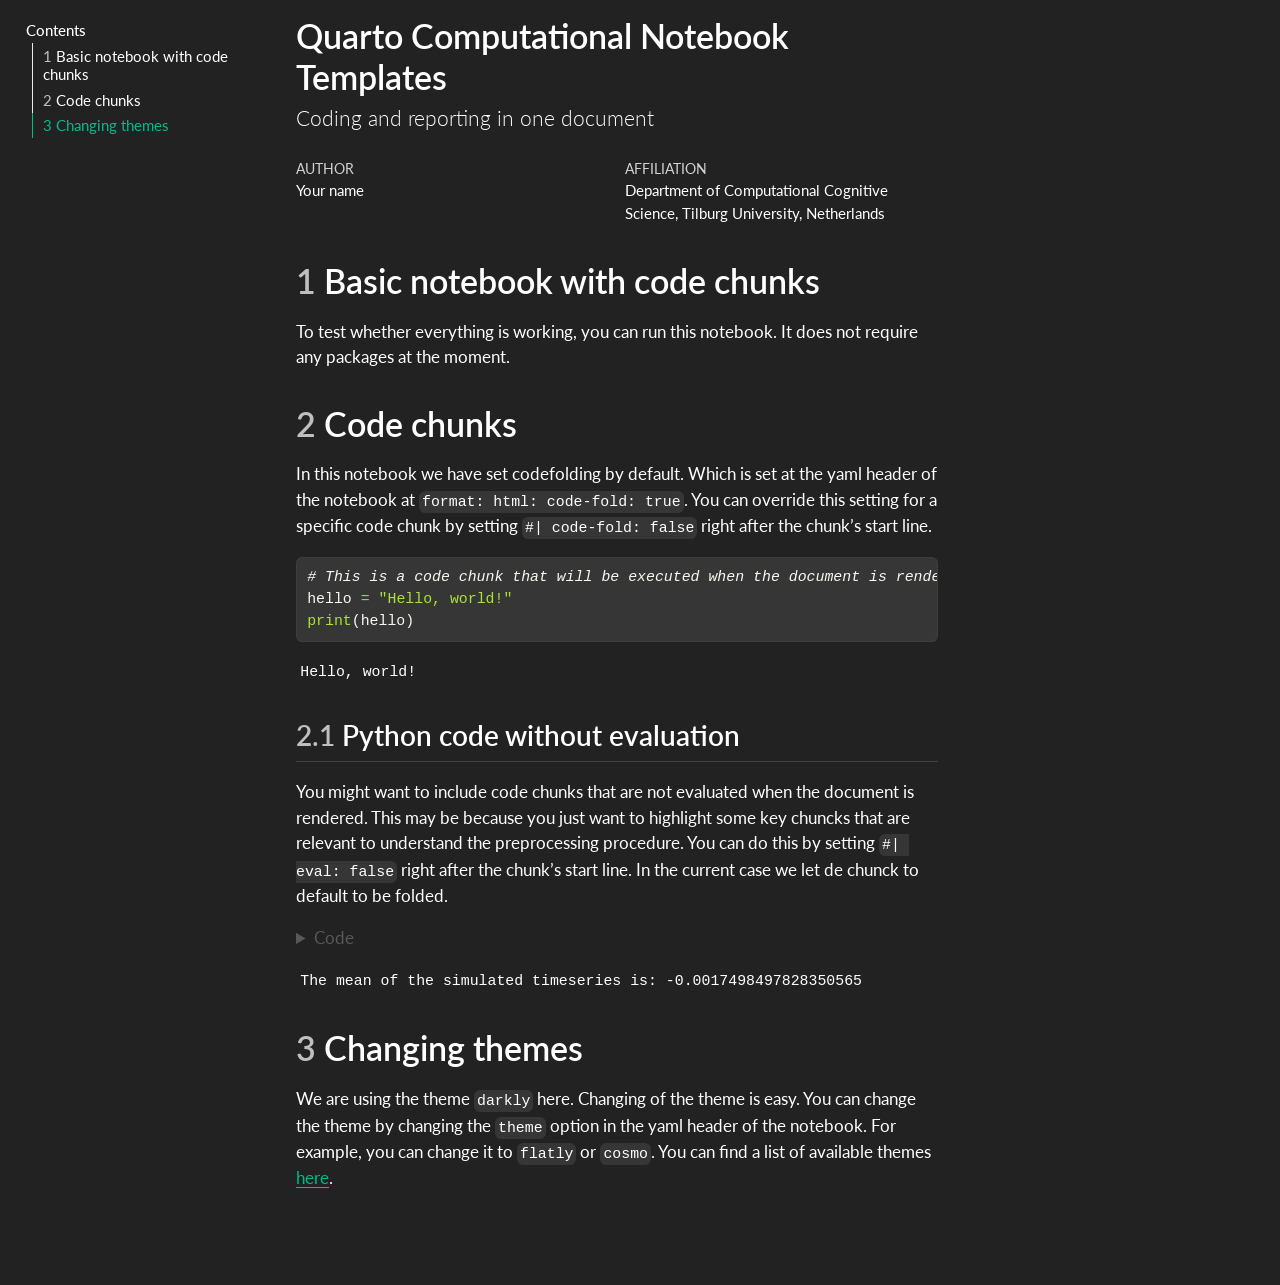
==== index.html @ 2e95eb20 "Original test for AI4NE" ====
<!DOCTYPE html>
<html xmlns="http://www.w3.org/1999/xhtml" lang="en" xml:lang="en"><head>

<meta charset="utf-8">
<meta name="generator" content="quarto-1.10.18">

<meta name="viewport" content="width=device-width, initial-scale=1.0, user-scalable=yes">

<meta name="author" content="Your name">

<title>Quarto Computational Notebook Templates</title>
<style>
/* Default styles provided by pandoc.
** See https://pandoc.org/MANUAL.html#variables-for-html for config info.
*/
span.smallcaps{font-variant: small-caps;}
div.columns{display: flex; gap: 1.5em;}
div.column{flex: auto;}
@media screen {
div.columns{gap: min(4vw, 1.5em);}
div.column{overflow-x: auto;}
}
div.hanging-indent{margin-left: 1.5em; text-indent: -1.5em;}
ul.task-list{list-style: none;}
ul.task-list li input[type="checkbox"] {
  width: 0.8em;
  margin: 0 0.8em 0.2em -1em; /* quarto-specific, see https://github.com/quarto-dev/quarto-cli/issues/4556 */ 
  vertical-align: middle;
}
/* CSS for syntax highlighting */
html { -webkit-text-size-adjust: 100%; }
pre > code.sourceCode { white-space: pre; position: relative; }
pre > code.sourceCode > span { display: inline-block; line-height: 1.25; }
pre > code.sourceCode > span:empty { height: 1.2em; }
.sourceCode { overflow: visible; }
code.sourceCode > span { color: inherit; text-decoration: inherit; }
div.sourceCode { margin: 1em 0; }
pre.sourceCode { margin: 0; }
@media screen {
div.sourceCode { overflow: auto; }
}
@media print {
pre > code.sourceCode { white-space: pre-wrap; }
pre > code.sourceCode > span { text-indent: -5em; padding-left: 5em; }
}
pre.numberSource code
  { counter-reset: source-line 0; }
pre.numberSource code > span
  { position: relative; left: -4em; counter-increment: source-line; }
pre.numberSource code > span > a:first-child::before
  { content: counter(source-line);
    position: relative; left: -1em; text-align: right; vertical-align: baseline;
    border: none; display: inline-block;
    -webkit-touch-callout: none; -webkit-user-select: none;
    -khtml-user-select: none; -moz-user-select: none;
    -ms-user-select: none; user-select: none;
    padding: 0 4px; width: 4em;
  }
pre.numberSource { margin-left: 3em;  padding-left: 4px; }
div.sourceCode
  {   }
@media screen {
pre > code.sourceCode > span > a:first-child::before { text-decoration: underline; }
}
</style>


<script src="index_files/libs/clipboard/clipboard.min.js"></script>
<script src="index_files/libs/quarto-html/quarto.js" type="module"></script>
<script src="index_files/libs/quarto-html/tabsets/tabsets.js" type="module"></script>
<script src="index_files/libs/quarto-html/popper.min.js"></script>
<script src="index_files/libs/quarto-html/tippy.umd.min.js"></script>
<script src="index_files/libs/quarto-html/anchor.min.js"></script>
<link href="index_files/libs/quarto-html/tippy.css" rel="stylesheet">
<link href="index_files/libs/quarto-html/quarto-syntax-highlighting-dark-b85bc7c33db8c58e0ec93c3465666fed.css" rel="stylesheet" id="quarto-text-highlighting-styles">
<script src="index_files/libs/bootstrap/bootstrap.min.js"></script>
<link href="index_files/libs/bootstrap/bootstrap-icons.css" rel="stylesheet">
<link href="index_files/libs/bootstrap/bootstrap-56559562cbd6c10f040a0217f2f687d0.min.css" rel="stylesheet" append-hash="true" id="quarto-bootstrap" data-mode="dark">


</head>

<body class="quarto-light">

<div id="quarto-content" class="page-columns page-rows-contents page-layout-article toc-left">
<div id="quarto-sidebar-toc-left" class="sidebar toc-left">
  <nav id="TOC" role="doc-toc" class="toc-active">
    <h2 id="toc-title">Contents</h2>
   
  <ul>
  <li><a href="#basic-notebook-with-code-chunks" id="toc-basic-notebook-with-code-chunks" class="nav-link active" data-scroll-target="#basic-notebook-with-code-chunks"><span class="header-section-number">1</span> Basic notebook with code chunks</a></li>
  <li><a href="#code-chunks" id="toc-code-chunks" class="nav-link" data-scroll-target="#code-chunks"><span class="header-section-number">2</span> Code chunks</a>
  <ul class="collapse">
  <li><a href="#python-code-without-evaluation" id="toc-python-code-without-evaluation" class="nav-link" data-scroll-target="#python-code-without-evaluation"><span class="header-section-number">2.1</span> Python code without evaluation</a></li>
  </ul></li>
  <li><a href="#changing-themes" id="toc-changing-themes" class="nav-link" data-scroll-target="#changing-themes"><span class="header-section-number">3</span> Changing themes</a></li>
  </ul>
</nav>
</div>
<div id="quarto-margin-sidebar" class="sidebar margin-sidebar zindex-bottom">
</div>
<main class="content" id="quarto-document-content">

<header id="title-block-header" class="quarto-title-block default">
<div class="quarto-title">
<h1 class="title">Quarto Computational Notebook Templates</h1>
<p class="subtitle lead">Coding and reporting in one document</p>
</div>


<div class="quarto-title-meta-author">
  <div class="quarto-title-meta-heading">Author</div>
  <div class="quarto-title-meta-heading">Affiliation</div>
  
    <div class="quarto-title-meta-contents">
    <p class="author">Your name </p>
  </div>
  <div class="quarto-title-meta-contents">
        <p class="affiliation">
            Department of Computational Cognitive Science, Tilburg University, Netherlands
          </p>
      </div>
  </div>

<div class="quarto-title-meta">

      
  
    
  </div>
  


</header>


<section id="basic-notebook-with-code-chunks" class="level1" data-number="1">
<h1 data-number="1"><span class="header-section-number">1</span> Basic notebook with code chunks</h1>
<p>To test whether everything is working, you can run this notebook. It does not require any packages at the moment.</p>
</section>
<section id="code-chunks" class="level1" data-number="2">
<h1 data-number="2"><span class="header-section-number">2</span> Code chunks</h1>
<p>In this notebook we have set codefolding by default. Which is set at the yaml header of the notebook at <code>format: html: code-fold: true</code>. You can override this setting for a specific code chunk by setting <code>#| code-fold: false</code> right after the chunk’s start line.</p>
<div id="588fc554" class="cell" data-execution_count="1">
<div class="code-copy-outer-scaffold"><div class="sourceCode cell-code" id="cb1"><pre class="sourceCode python code-with-copy"><code class="sourceCode python"><span id="cb1-1"><a href="#cb1-1" aria-hidden="true" tabindex="-1"></a><span class="co"># This is a code chunk that will be executed when the document is rendered.</span></span>
<span id="cb1-2"><a href="#cb1-2" aria-hidden="true" tabindex="-1"></a>hello <span class="op">=</span> <span class="st">"Hello, world!"</span></span>
<span id="cb1-3"><a href="#cb1-3" aria-hidden="true" tabindex="-1"></a><span class="bu">print</span>(hello)</span></code></pre></div><button title="Copy to Clipboard" class="code-copy-button"><i class="bi"></i></button></div>
<div class="cell-output cell-output-stdout">
<pre><code>Hello, world!</code></pre>
</div>
</div>
<section id="python-code-without-evaluation" class="level2" data-number="2.1">
<h2 data-number="2.1" class="anchored" data-anchor-id="python-code-without-evaluation"><span class="header-section-number">2.1</span> Python code without evaluation</h2>
<p>You might want to include code chunks that are not evaluated when the document is rendered. This may be because you just want to highlight some key chuncks that are relevant to understand the preprocessing procedure. You can do this by setting <code>#| eval: false</code> right after the chunk’s start line. In the current case we let de chunck to default to be folded.</p>
<div id="947ef1b5" class="cell" data-execution_count="2">
<details class="code-fold">
<summary>Code</summary>
<div class="code-copy-outer-scaffold"><div class="sourceCode cell-code" id="cb3"><pre class="sourceCode python code-with-copy"><code class="sourceCode python"><span id="cb3-1"><a href="#cb3-1" aria-hidden="true" tabindex="-1"></a><span class="im">import</span> scipy.stats <span class="im">as</span> stats</span>
<span id="cb3-2"><a href="#cb3-2" aria-hidden="true" tabindex="-1"></a></span>
<span id="cb3-3"><a href="#cb3-3" aria-hidden="true" tabindex="-1"></a><span class="co"># simulate a timeseries of 1000 data points</span></span>
<span id="cb3-4"><a href="#cb3-4" aria-hidden="true" tabindex="-1"></a>ts <span class="op">=</span> stats.norm.rvs(size<span class="op">=</span><span class="dv">1000</span>)</span>
<span id="cb3-5"><a href="#cb3-5" aria-hidden="true" tabindex="-1"></a></span>
<span id="cb3-6"><a href="#cb3-6" aria-hidden="true" tabindex="-1"></a><span class="co"># take the mean</span></span>
<span id="cb3-7"><a href="#cb3-7" aria-hidden="true" tabindex="-1"></a>mean_ts <span class="op">=</span> stats.tmean(ts)</span>
<span id="cb3-8"><a href="#cb3-8" aria-hidden="true" tabindex="-1"></a><span class="bu">print</span>(<span class="ss">f"The mean of the simulated timeseries is: </span><span class="sc">{</span>mean_ts<span class="sc">}</span><span class="ss">"</span>)</span></code></pre></div><button title="Copy to Clipboard" class="code-copy-button"><i class="bi"></i></button></div>
</details>
<div class="cell-output cell-output-stdout">
<pre><code>The mean of the simulated timeseries is: -0.0017498497828350565</code></pre>
</div>
</div>
</section>
</section>
<section id="changing-themes" class="level1" data-number="3">
<h1 data-number="3"><span class="header-section-number">3</span> Changing themes</h1>
<p>We are using the theme <code>darkly</code> here. Changing of the theme is easy. You can change the theme by changing the <code>theme</code> option in the yaml header of the notebook. For example, you can change it to <code>flatly</code> or <code>cosmo</code>. You can find a list of available themes <a href="https://quarto.org/docs/output-formats/html-themes.html">here</a>.</p>
</section>

</main>
<!-- /main column -->
<script id="quarto-html-after-body" type="application/javascript">
  window.document.addEventListener("DOMContentLoaded", function (event) {
    const icon = "";
    const anchorJS = new window.AnchorJS();
    anchorJS.options = {
      placement: 'right',
      icon: icon
    };
    anchorJS.add('.anchored');
    const isCodeAnnotation = (el) => {
      for (const clz of el.classList) {
        if (clz.startsWith('code-annotation-')) {                     
          return true;
        }
      }
      return false;
    }
    const onCopySuccess = function(e) {
      // button target
      const button = e.trigger;
      // don't keep focus
      button.blur();
      // flash "checked"
      button.classList.add('code-copy-button-checked');
      var currentTitle = button.getAttribute("title");
      button.setAttribute("title", "Copied!");
      let tooltip;
      if (window.bootstrap) {
        button.setAttribute("data-bs-toggle", "tooltip");
        button.setAttribute("data-bs-placement", "left");
        button.setAttribute("data-bs-title", "Copied!");
        tooltip = new bootstrap.Tooltip(button, 
          { trigger: "manual", 
            customClass: "code-copy-button-tooltip",
            offset: [0, -8]});
        tooltip.show();    
      }
      setTimeout(function() {
        if (tooltip) {
          tooltip.hide();
          button.removeAttribute("data-bs-title");
          button.removeAttribute("data-bs-toggle");
          button.removeAttribute("data-bs-placement");
        }
        button.setAttribute("title", currentTitle);
        button.classList.remove('code-copy-button-checked');
      }, 1000);
      // clear code selection
      e.clearSelection();
    }
    const getTextToCopy = function(trigger) {
      const outerScaffold = trigger.parentElement.cloneNode(true);
      const codeEl = outerScaffold.querySelector('code');
      for (const childEl of codeEl.children) {
        if (isCodeAnnotation(childEl)) {
          childEl.remove();
        }
      }
      return codeEl.innerText;
    }
    const clipboard = new window.ClipboardJS('.code-copy-button:not([data-in-quarto-modal])', {
      text: getTextToCopy
    });
    clipboard.on('success', onCopySuccess);
    if (window.document.getElementById('quarto-embedded-source-code-modal')) {
      const clipboardModal = new window.ClipboardJS('.code-copy-button[data-in-quarto-modal]', {
        text: getTextToCopy,
        container: window.document.getElementById('quarto-embedded-source-code-modal')
      });
      clipboardModal.on('success', onCopySuccess);
    }
      var localhostRegex = new RegExp(/^(?:http|https):\/\/localhost\:?[0-9]*\//);
      var mailtoRegex = new RegExp(/^mailto:/);
        var filterRegex = new RegExp('/' + window.location.host + '/');
      var isInternal = (href) => {
          return filterRegex.test(href) || localhostRegex.test(href) || mailtoRegex.test(href);
      }
      // Inspect non-navigation links and adorn them if external
     var links = window.document.querySelectorAll('a[href]:not(.nav-link):not(.navbar-brand):not(.toc-action):not(.sidebar-link):not(.sidebar-item-toggle):not(.pagination-link):not(.no-external):not([aria-hidden]):not(.dropdown-item):not(.quarto-navigation-tool):not(.about-link)');
      for (var i=0; i<links.length; i++) {
        const link = links[i];
        if (!isInternal(link.href)) {
          // undo the damage that might have been done by quarto-nav.js in the case of
          // links that we want to consider external
          if (link.dataset.originalHref !== undefined) {
            link.href = link.dataset.originalHref;
          }
        }
      }
    function tippyHover(el, contentFn, onTriggerFn, onUntriggerFn) {
      const config = {
        allowHTML: true,
        maxWidth: 500,
        delay: 100,
        arrow: false,
        appendTo: function(el) {
            return el.parentElement;
        },
        interactive: true,
        interactiveBorder: 10,
        theme: 'quarto',
        placement: 'bottom-start',
      };
      if (contentFn) {
        config.content = contentFn;
      }
      if (onTriggerFn) {
        config.onTrigger = onTriggerFn;
      }
      if (onUntriggerFn) {
        config.onUntrigger = onUntriggerFn;
      }
      window.tippy(el, config); 
    }
    const noterefs = window.document.querySelectorAll('a[role="doc-noteref"]');
    for (var i=0; i<noterefs.length; i++) {
      const ref = noterefs[i];
      tippyHover(ref, function() {
        // use id or data attribute instead here
        let href = ref.getAttribute('data-footnote-href') || ref.getAttribute('href');
        try { href = new URL(href).hash; } catch {}
        const id = href.replace(/^#\/?/, "");
        const note = window.document.getElementById(id);
        if (note) {
          return note.innerHTML;
        } else {
          return "";
        }
      });
    }
    const xrefs = window.document.querySelectorAll('a.quarto-xref');
    const processXRef = (id, note) => {
      // Strip column container classes
      const stripColumnClz = (el) => {
        el.classList.remove("page-full", "page-columns");
        if (el.children) {
          for (const child of el.children) {
            stripColumnClz(child);
          }
        }
      }
      stripColumnClz(note)
      if (id === null || id.startsWith('sec-')) {
        // Special case sections, only their first couple elements
        const container = document.createElement("div");
        if (note.children && note.children.length > 2) {
          container.appendChild(note.children[0].cloneNode(true));
          for (let i = 1; i < note.children.length; i++) {
            const child = note.children[i];
            if (child.tagName === "P" && child.innerText === "") {
              continue;
            } else {
              container.appendChild(child.cloneNode(true));
              break;
            }
          }
          if (window.Quarto?.typesetMath) {
            window.Quarto.typesetMath(container);
          }
          return container.innerHTML
        } else {
          if (window.Quarto?.typesetMath) {
            window.Quarto.typesetMath(note);
          }
          return note.innerHTML;
        }
      } else {
        // Remove any anchor links if they are present
        const anchorLink = note.querySelector('a.anchorjs-link');
        if (anchorLink) {
          anchorLink.remove();
        }
        if (window.Quarto?.typesetMath) {
          window.Quarto.typesetMath(note);
        }
        if (note.classList.contains("callout")) {
          return note.outerHTML;
        } else {
          return note.innerHTML;
        }
      }
    }
    for (var i=0; i<xrefs.length; i++) {
      const xref = xrefs[i];
      tippyHover(xref, undefined, function(instance) {
        instance.disable();
        let url = xref.getAttribute('href');
        let hash = undefined; 
        if (url.startsWith('#')) {
          hash = url;
        } else {
          try { hash = new URL(url).hash; } catch {}
        }
        if (hash) {
          const id = hash.replace(/^#\/?/, "");
          const note = window.document.getElementById(id);
          if (note !== null) {
            try {
              const html = processXRef(id, note.cloneNode(true));
              instance.setContent(html);
            } finally {
              instance.enable();
              instance.show();
            }
          } else {
            // See if we can fetch this
            fetch(url.split('#')[0])
            .then(res => res.text())
            .then(html => {
              const parser = new DOMParser();
              const htmlDoc = parser.parseFromString(html, "text/html");
              const note = htmlDoc.getElementById(id);
              if (note !== null) {
                const html = processXRef(id, note);
                instance.setContent(html);
              } 
            }).finally(() => {
              instance.enable();
              instance.show();
            });
          }
        } else {
          // See if we can fetch a full url (with no hash to target)
          // This is a special case and we should probably do some content thinning / targeting
          fetch(url)
          .then(res => res.text())
          .then(html => {
            const parser = new DOMParser();
            const htmlDoc = parser.parseFromString(html, "text/html");
            const note = htmlDoc.querySelector('main.content');
            if (note !== null) {
              // This should only happen for chapter cross references
              // (since there is no id in the URL)
              // remove the first header
              if (note.children.length > 0 && note.children[0].tagName === "HEADER") {
                note.children[0].remove();
              }
              const html = processXRef(null, note);
              instance.setContent(html);
            } 
          }).finally(() => {
            instance.enable();
            instance.show();
          });
        }
      }, function(instance) {
      });
    }
        let selectedAnnoteEl;
        const selectorForAnnotation = ( cell, annotation) => {
          let cellAttr = 'data-code-cell="' + cell + '"';
          let lineAttr = 'data-code-annotation="' +  annotation + '"';
          const selector = 'span[' + cellAttr + '][' + lineAttr + ']';
          return selector;
        }
        const selectCodeLines = (annoteEl) => {
          const doc = window.document;
          const targetCell = annoteEl.getAttribute("data-target-cell");
          const targetAnnotation = annoteEl.getAttribute("data-target-annotation");
          const annoteSpan = window.document.querySelector(selectorForAnnotation(targetCell, targetAnnotation));
          const lines = annoteSpan.getAttribute("data-code-lines").split(",");
          const lineIds = lines.map((line) => {
            return targetCell + "-" + line;
          })
          let top = null;
          let height = null;
          let parent = null;
          if (lineIds.length > 0) {
              //compute the position of the single el (top and bottom and make a div)
              const el = window.document.getElementById(lineIds[0]);
              top = el.offsetTop;
              height = el.offsetHeight;
              parent = el.parentElement.parentElement;
            if (lineIds.length > 1) {
              const lastEl = window.document.getElementById(lineIds[lineIds.length - 1]);
              const bottom = lastEl.offsetTop + lastEl.offsetHeight;
              height = bottom - top;
            }
            if (top !== null && height !== null && parent !== null) {
              // cook up a div (if necessary) and position it 
              let div = window.document.getElementById("code-annotation-line-highlight");
              if (div === null) {
                div = window.document.createElement("div");
                div.setAttribute("id", "code-annotation-line-highlight");
                div.style.position = 'absolute';
                parent.appendChild(div);
              }
              div.style.top = top - 2 + "px";
              div.style.height = height + 4 + "px";
              div.style.left = 0;
              let gutterDiv = window.document.getElementById("code-annotation-line-highlight-gutter");
              if (gutterDiv === null) {
                gutterDiv = window.document.createElement("div");
                gutterDiv.setAttribute("id", "code-annotation-line-highlight-gutter");
                gutterDiv.style.position = 'absolute';
                const codeCell = window.document.getElementById(targetCell);
                const gutter = codeCell.querySelector('.code-annotation-gutter');
                gutter.appendChild(gutterDiv);
              }
              gutterDiv.style.top = top - 2 + "px";
              gutterDiv.style.height = height + 4 + "px";
            }
            selectedAnnoteEl = annoteEl;
          }
        };
        const unselectCodeLines = () => {
          const elementsIds = ["code-annotation-line-highlight", "code-annotation-line-highlight-gutter"];
          elementsIds.forEach((elId) => {
            const div = window.document.getElementById(elId);
            if (div) {
              div.remove();
            }
          });
          selectedAnnoteEl = undefined;
        };
          // Handle positioning of the toggle
      window.addEventListener(
        "resize",
        throttle(() => {
          elRect = undefined;
          if (selectedAnnoteEl) {
            selectCodeLines(selectedAnnoteEl);
          }
        }, 10)
      );
      function throttle(fn, ms) {
      let throttle = false;
      let timer;
        return (...args) => {
          if(!throttle) { // first call gets through
              fn.apply(this, args);
              throttle = true;
          } else { // all the others get throttled
              if(timer) clearTimeout(timer); // cancel #2
              timer = setTimeout(() => {
                fn.apply(this, args);
                timer = throttle = false;
              }, ms);
          }
        };
      }
        // Attach click handler to the DT
        const annoteDls = window.document.querySelectorAll('dt[data-target-cell]');
        for (const annoteDlNode of annoteDls) {
          annoteDlNode.addEventListener('click', (event) => {
            const clickedEl = event.target;
            if (clickedEl !== selectedAnnoteEl) {
              unselectCodeLines();
              const activeEl = window.document.querySelector('dt[data-target-cell].code-annotation-active');
              if (activeEl) {
                activeEl.classList.remove('code-annotation-active');
              }
              selectCodeLines(clickedEl);
              clickedEl.classList.add('code-annotation-active');
            } else {
              // Unselect the line
              unselectCodeLines();
              clickedEl.classList.remove('code-annotation-active');
            }
          });
        }
    const findCites = (el) => {
      const parentEl = el.parentElement;
      if (parentEl) {
        const cites = parentEl.dataset.cites;
        if (cites) {
          return {
            el,
            cites: cites.split(' ')
          };
        } else {
          return findCites(el.parentElement)
        }
      } else {
        return undefined;
      }
    };
    var bibliorefs = window.document.querySelectorAll('a[role="doc-biblioref"]');
    for (var i=0; i<bibliorefs.length; i++) {
      const ref = bibliorefs[i];
      const citeInfo = findCites(ref);
      if (citeInfo) {
        tippyHover(citeInfo.el, function() {
          var popup = window.document.createElement('div');
          citeInfo.cites.forEach(function(cite) {
            var citeDiv = window.document.createElement('div');
            citeDiv.classList.add('hanging-indent');
            citeDiv.classList.add('csl-entry');
            var biblioDiv = window.document.getElementById('ref-' + cite);
            if (biblioDiv) {
              citeDiv.innerHTML = biblioDiv.innerHTML;
            }
            popup.appendChild(citeDiv);
          });
          return popup.innerHTML;
        });
      }
    }
  });
  </script>
</div> <!-- /content -->




</body></html>
---- index_files/libs/quarto-html/tippy.css ----
.tippy-box[data-animation=fade][data-state=hidden]{opacity:0}[data-tippy-root]{max-width:calc(100vw - 10px)}.tippy-box{position:relative;background-color:#333;color:#fff;border-radius:4px;font-size:14px;line-height:1.4;white-space:normal;outline:0;transition-property:transform,visibility,opacity}.tippy-box[data-placement^=top]>.tippy-arrow{bottom:0}.tippy-box[data-placement^=top]>.tippy-arrow:before{bottom:-7px;left:0;border-width:8px 8px 0;border-top-color:initial;transform-origin:center top}.tippy-box[data-placement^=bottom]>.tippy-arrow{top:0}.tippy-box[data-placement^=bottom]>.tippy-arrow:before{top:-7px;left:0;border-width:0 8px 8px;border-bottom-color:initial;transform-origin:center bottom}.tippy-box[data-placement^=left]>.tippy-arrow{right:0}.tippy-box[data-placement^=left]>.tippy-arrow:before{border-width:8px 0 8px 8px;border-left-color:initial;right:-7px;transform-origin:center left}.tippy-box[data-placement^=right]>.tippy-arrow{left:0}.tippy-box[data-placement^=right]>.tippy-arrow:before{left:-7px;border-width:8px 8px 8px 0;border-right-color:initial;transform-origin:center right}.tippy-box[data-inertia][data-state=visible]{transition-timing-function:cubic-bezier(.54,1.5,.38,1.11)}.tippy-arrow{width:16px;height:16px;color:#333}.tippy-arrow:before{content:"";position:absolute;border-color:transparent;border-style:solid}.tippy-content{position:relative;padding:5px 9px;z-index:1}
---- index_files/libs/quarto-html/quarto-syntax-highlighting-dark-b85bc7c33db8c58e0ec93c3465666fed.css ----
/* quarto syntax highlight colors */
:root {
  --quarto-hl-al-color: #f07178;
  --quarto-hl-an-color: #d4d0ab;
  --quarto-hl-at-color: #00e0e0;
  --quarto-hl-bn-color: #d4d0ab;
  --quarto-hl-bu-color: #abe338;
  --quarto-hl-ch-color: #abe338;
  --quarto-hl-co-color: #f8f8f2;
  --quarto-hl-cv-color: #ffd700;
  --quarto-hl-cn-color: #ffd700;
  --quarto-hl-cf-color: #ffa07a;
  --quarto-hl-dt-color: #ffa07a;
  --quarto-hl-dv-color: #d4d0ab;
  --quarto-hl-do-color: #f8f8f2;
  --quarto-hl-er-color: #f07178;
  --quarto-hl-ex-color: #00e0e0;
  --quarto-hl-fl-color: #d4d0ab;
  --quarto-hl-fu-color: #ffa07a;
  --quarto-hl-im-color: #abe338;
  --quarto-hl-in-color: #d4d0ab;
  --quarto-hl-kw-color: #ffa07a;
  --quarto-hl-op-color: #ffa07a;
  --quarto-hl-ot-color: #00e0e0;
  --quarto-hl-pp-color: #dcc6e0;
  --quarto-hl-re-color: #00e0e0;
  --quarto-hl-sc-color: #abe338;
  --quarto-hl-ss-color: #abe338;
  --quarto-hl-st-color: #abe338;
  --quarto-hl-va-color: #00e0e0;
  --quarto-hl-vs-color: #abe338;
  --quarto-hl-wa-color: #dcc6e0;
}

/* other quarto variables */
:root {
  --quarto-font-monospace: SFMono-Regular, Menlo, Monaco, Consolas, "Liberation Mono", "Courier New", monospace;
}

/* syntax highlight based on Pandoc's rules */
pre > code.sourceCode > span {
  color: #f8f8f2;
}

code.sourceCode > span {
  color: #f8f8f2;
}

div.sourceCode,
div.sourceCode pre.sourceCode {
  color: #f8f8f2;
}

/* Normal */
code span {
  color: #f8f8f2;
}

/* Alert */
code span.al {
  color: #f07178;
}

/* Annotation */
code span.an {
  color: #d4d0ab;
}

/* Attribute */
code span.at {
  color: #00e0e0;
}

/* BaseN */
code span.bn {
  color: #d4d0ab;
}

/* BuiltIn */
code span.bu {
  color: #abe338;
}

/* ControlFlow */
code span.cf {
  font-weight: bold;
  color: #ffa07a;
}

/* Char */
code span.ch {
  color: #abe338;
}

/* Constant */
code span.cn {
  color: #ffd700;
}

/* Comment */
code span.co {
  font-style: italic;
  color: #f8f8f2;
}

/* CommentVar */
code span.cv {
  color: #ffd700;
}

/* Documentation */
code span.do {
  color: #f8f8f2;
}

/* DataType */
code span.dt {
  color: #ffa07a;
}

/* DecVal */
code span.dv {
  color: #d4d0ab;
}

/* Error */
code span.er {
  color: #f07178;
  text-decoration: underline;
}

/* Extension */
code span.ex {
  font-weight: bold;
  color: #00e0e0;
}

/* Float */
code span.fl {
  color: #d4d0ab;
}

/* Function */
code span.fu {
  color: #ffa07a;
}

/* Import */
code span.im {
  color: #abe338;
}

/* Information */
code span.in {
  color: #d4d0ab;
}

/* Keyword */
code span.kw {
  font-weight: bold;
  color: #ffa07a;
}

/* Operator */
code span.op {
  color: #ffa07a;
}

/* Other */
code span.ot {
  color: #00e0e0;
}

/* Preprocessor */
code span.pp {
  color: #dcc6e0;
}

/* RegionMarker */
code span.re {
  background-color: #f8f8f2;
  color: #00e0e0;
}

/* SpecialChar */
code span.sc {
  color: #abe338;
}

/* SpecialString */
code span.ss {
  color: #abe338;
}

/* String */
code span.st {
  color: #abe338;
}

/* Variable */
code span.va {
  color: #00e0e0;
}

/* VerbatimString */
code span.vs {
  color: #abe338;
}

/* Warning */
code span.wa {
  color: #dcc6e0;
}

.prevent-inlining {
  content: "</";
}

/*# sourceMappingURL=4ed8f1090dec6531da29ab00902aa718.css.map */
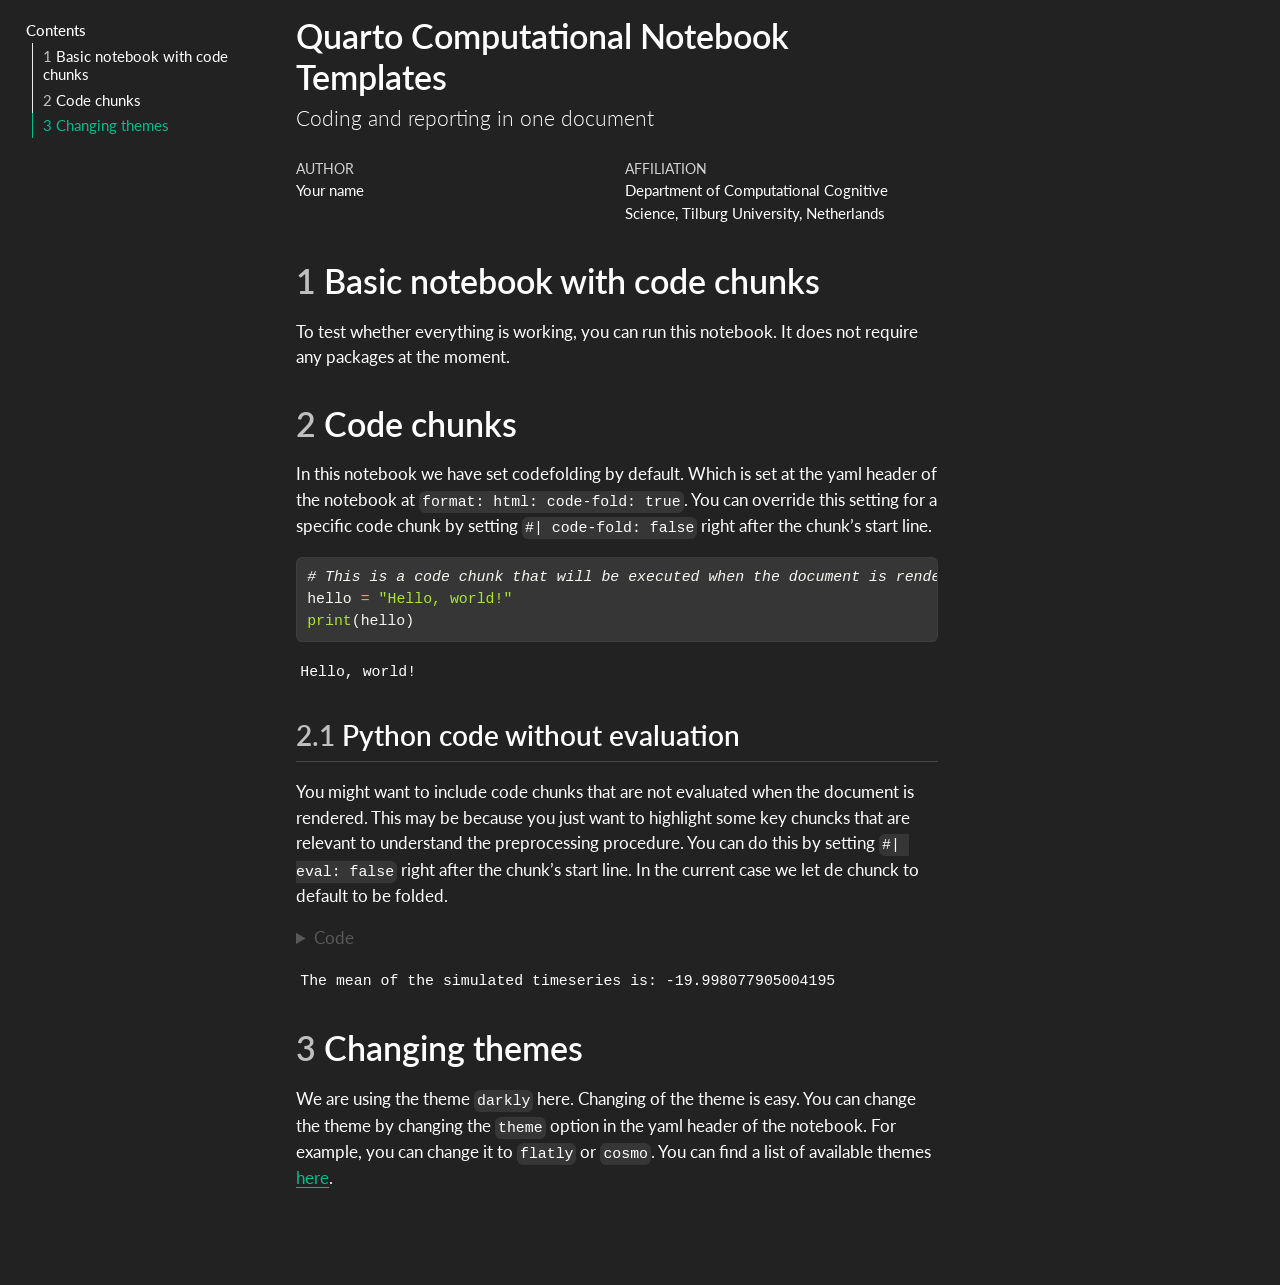
==== commit 2f1c000d: "Working Test 1" ====
--- a/index.html
+++ b/index.html
@@ -75,7 +75,7 @@
 <link href="index_files/libs/quarto-html/quarto-syntax-highlighting-dark-b85bc7c33db8c58e0ec93c3465666fed.css" rel="stylesheet" id="quarto-text-highlighting-styles">
 <script src="index_files/libs/bootstrap/bootstrap.min.js"></script>
 <link href="index_files/libs/bootstrap/bootstrap-icons.css" rel="stylesheet">
-<link href="index_files/libs/bootstrap/bootstrap-56559562cbd6c10f040a0217f2f687d0.min.css" rel="stylesheet" append-hash="true" id="quarto-bootstrap" data-mode="dark">
+<link href="index_files/libs/bootstrap/bootstrap-75c375c98c32f92f1782ba94ae9554e3.min.css" rel="stylesheet" append-hash="true" id="quarto-bootstrap" data-mode="dark">
 
 
 </head>
@@ -141,7 +141,7 @@
 <section id="code-chunks" class="level1" data-number="2">
 <h1 data-number="2"><span class="header-section-number">2</span> Code chunks</h1>
 <p>In this notebook we have set codefolding by default. Which is set at the yaml header of the notebook at <code>format: html: code-fold: true</code>. You can override this setting for a specific code chunk by setting <code>#| code-fold: false</code> right after the chunk’s start line.</p>
-<div id="588fc554" class="cell" data-execution_count="1">
+<div id="1473661a" class="cell" data-execution_count="1">
 <div class="code-copy-outer-scaffold"><div class="sourceCode cell-code" id="cb1"><pre class="sourceCode python code-with-copy"><code class="sourceCode python"><span id="cb1-1"><a href="#cb1-1" aria-hidden="true" tabindex="-1"></a><span class="co"># This is a code chunk that will be executed when the document is rendered.</span></span>
 <span id="cb1-2"><a href="#cb1-2" aria-hidden="true" tabindex="-1"></a>hello <span class="op">=</span> <span class="st">"Hello, world!"</span></span>
 <span id="cb1-3"><a href="#cb1-3" aria-hidden="true" tabindex="-1"></a><span class="bu">print</span>(hello)</span></code></pre></div><button title="Copy to Clipboard" class="code-copy-button"><i class="bi"></i></button></div>
@@ -152,7 +152,7 @@
 <section id="python-code-without-evaluation" class="level2" data-number="2.1">
 <h2 data-number="2.1" class="anchored" data-anchor-id="python-code-without-evaluation"><span class="header-section-number">2.1</span> Python code without evaluation</h2>
 <p>You might want to include code chunks that are not evaluated when the document is rendered. This may be because you just want to highlight some key chuncks that are relevant to understand the preprocessing procedure. You can do this by setting <code>#| eval: false</code> right after the chunk’s start line. In the current case we let de chunck to default to be folded.</p>
-<div id="947ef1b5" class="cell" data-execution_count="2">
+<div id="8278b6bc" class="cell" data-execution_count="2">
 <details class="code-fold">
 <summary>Code</summary>
 <div class="code-copy-outer-scaffold"><div class="sourceCode cell-code" id="cb3"><pre class="sourceCode python code-with-copy"><code class="sourceCode python"><span id="cb3-1"><a href="#cb3-1" aria-hidden="true" tabindex="-1"></a><span class="im">import</span> scipy.stats <span class="im">as</span> stats</span>
@@ -161,11 +161,11 @@
 <span id="cb3-4"><a href="#cb3-4" aria-hidden="true" tabindex="-1"></a>ts <span class="op">=</span> stats.norm.rvs(size<span class="op">=</span><span class="dv">1000</span>)</span>
 <span id="cb3-5"><a href="#cb3-5" aria-hidden="true" tabindex="-1"></a></span>
 <span id="cb3-6"><a href="#cb3-6" aria-hidden="true" tabindex="-1"></a><span class="co"># take the mean</span></span>
-<span id="cb3-7"><a href="#cb3-7" aria-hidden="true" tabindex="-1"></a>mean_ts <span class="op">=</span> stats.tmean(ts)</span>
+<span id="cb3-7"><a href="#cb3-7" aria-hidden="true" tabindex="-1"></a>mean_ts <span class="op">=</span> stats.tmean(ts) <span class="op">-</span> <span class="dv">20</span></span>
 <span id="cb3-8"><a href="#cb3-8" aria-hidden="true" tabindex="-1"></a><span class="bu">print</span>(<span class="ss">f"The mean of the simulated timeseries is: </span><span class="sc">{</span>mean_ts<span class="sc">}</span><span class="ss">"</span>)</span></code></pre></div><button title="Copy to Clipboard" class="code-copy-button"><i class="bi"></i></button></div>
 </details>
 <div class="cell-output cell-output-stdout">
-<pre><code>The mean of the simulated timeseries is: -0.0017498497828350565</code></pre>
+<pre><code>The mean of the simulated timeseries is: -19.998077905004195</code></pre>
 </div>
 </div>
 </section>
